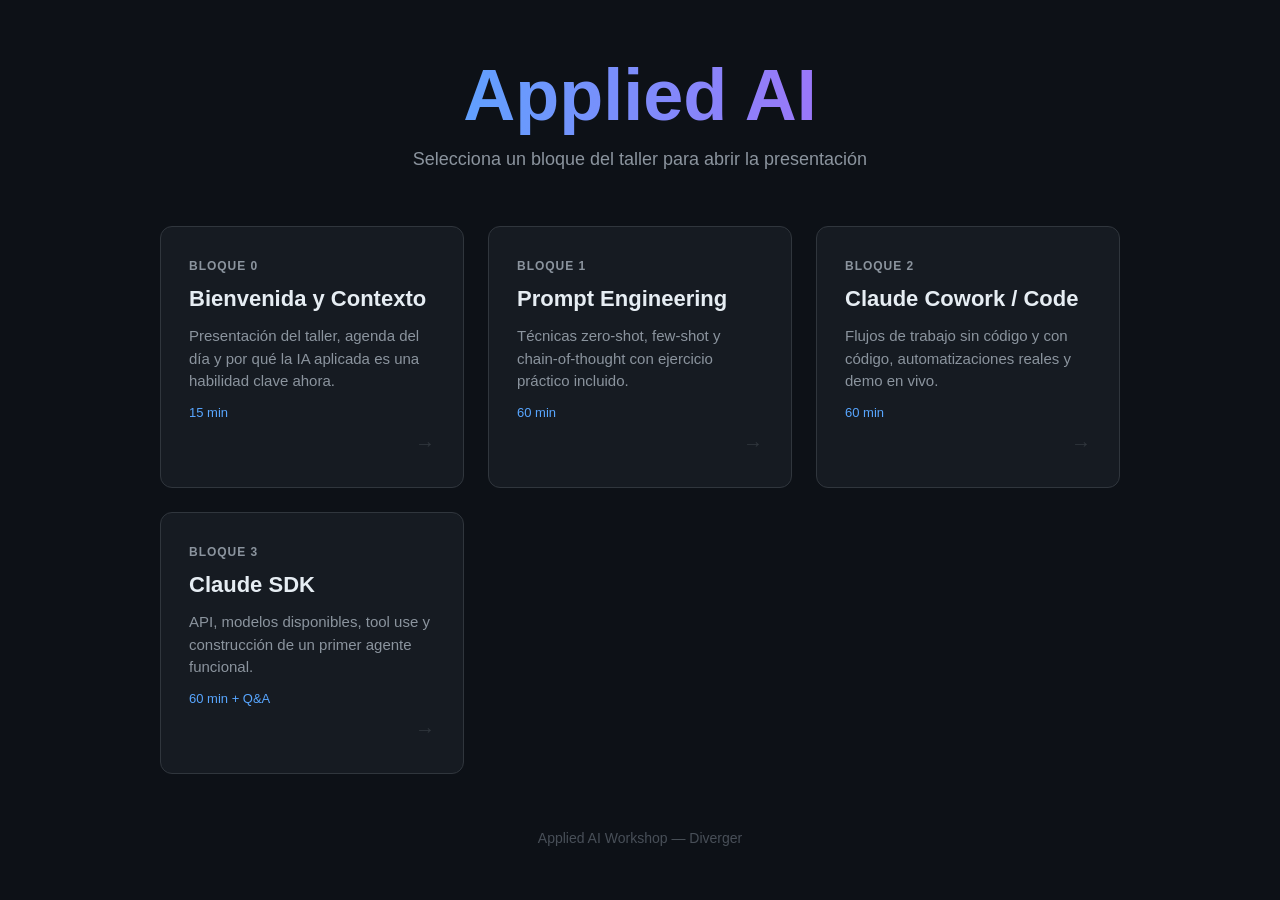
==== index.html @ c3eb7676 "feat: Adds 4 blocks" ====
<!DOCTYPE html>
<html lang="es">
<head>
  <meta charset="UTF-8">
  <meta name="viewport" content="width=device-width, initial-scale=1.0">
  <title>Applied AI — Taller</title>
  <meta name="description" content="Taller de Applied AI: Prompt Engineering, Claude Cowork, Claude SDK">
  <style>
    *, *::before, *::after { box-sizing: border-box; margin: 0; padding: 0; }

    body {
      background: #0d1117;
      color: #e6edf3;
      font-family: -apple-system, BlinkMacSystemFont, "Segoe UI", Helvetica, Arial, sans-serif;
      min-height: 100vh;
      display: flex;
      flex-direction: column;
      align-items: center;
      justify-content: center;
      padding: 48px 24px;
    }

    header {
      text-align: center;
      margin-bottom: 56px;
    }

    header h1 {
      font-size: clamp(40px, 6vw, 72px);
      font-weight: 700;
      background: linear-gradient(90deg, #58a6ff, #a371f7);
      -webkit-background-clip: text;
      background-clip: text;
      color: transparent;
      line-height: 1.15;
      margin-bottom: 12px;
    }

    header p {
      color: #8b949e;
      font-size: 18px;
    }

    .grid {
      display: grid;
      grid-template-columns: repeat(auto-fit, minmax(260px, 1fr));
      gap: 24px;
      width: 100%;
      max-width: 960px;
    }

    .card {
      background: #161b22;
      border: 1px solid #30363d;
      border-radius: 12px;
      padding: 32px 28px;
      text-decoration: none;
      color: inherit;
      display: flex;
      flex-direction: column;
      gap: 12px;
      transition: border-color 0.2s, transform 0.15s, box-shadow 0.2s;
    }

    .card:hover {
      border-color: #58a6ff;
      transform: translateY(-3px);
      box-shadow: 0 8px 24px rgba(88, 166, 255, 0.12);
    }

    .card .badge {
      font-size: 12px;
      font-weight: 600;
      text-transform: uppercase;
      letter-spacing: 0.08em;
      color: #8b949e;
    }

    .card h2 {
      font-size: 22px;
      font-weight: 600;
      color: #e6edf3;
      line-height: 1.3;
    }

    .card p {
      font-size: 15px;
      color: #8b949e;
      line-height: 1.5;
      flex: 1;
    }

    .card .duration {
      font-size: 13px;
      color: #58a6ff;
      font-weight: 500;
    }

    .card .arrow {
      align-self: flex-end;
      font-size: 20px;
      color: #30363d;
      transition: color 0.2s, transform 0.2s;
    }

    .card:hover .arrow {
      color: #58a6ff;
      transform: translateX(4px);
    }

    footer {
      margin-top: 56px;
      color: #484f58;
      font-size: 14px;
      text-align: center;
    }
  </style>
</head>
<body>
  <header>
    <h1>Applied AI</h1>
    <p>Selecciona un bloque del taller para abrir la presentación</p>
  </header>

  <main class="grid">
    <a class="card" href="bloque0.html">
      <span class="badge">Bloque 0</span>
      <h2>Bienvenida y Contexto</h2>
      <p>Presentación del taller, agenda del día y por qué la IA aplicada es una habilidad clave ahora.</p>
      <span class="duration">15 min</span>
      <span class="arrow">→</span>
    </a>

    <a class="card" href="bloque1.html">
      <span class="badge">Bloque 1</span>
      <h2>Prompt Engineering</h2>
      <p>Técnicas zero-shot, few-shot y chain-of-thought con ejercicio práctico incluido.</p>
      <span class="duration">60 min</span>
      <span class="arrow">→</span>
    </a>

    <a class="card" href="bloque2.html">
      <span class="badge">Bloque 2</span>
      <h2>Claude Cowork / Code</h2>
      <p>Flujos de trabajo sin código y con código, automatizaciones reales y demo en vivo.</p>
      <span class="duration">60 min</span>
      <span class="arrow">→</span>
    </a>

    <a class="card" href="bloque3.html">
      <span class="badge">Bloque 3</span>
      <h2>Claude SDK</h2>
      <p>API, modelos disponibles, tool use y construcción de un primer agente funcional.</p>
      <span class="duration">60 min + Q&amp;A</span>
      <span class="arrow">→</span>
    </a>
  </main>

  <footer>Applied AI Workshop &mdash; Diverger</footer>
</body>
</html>
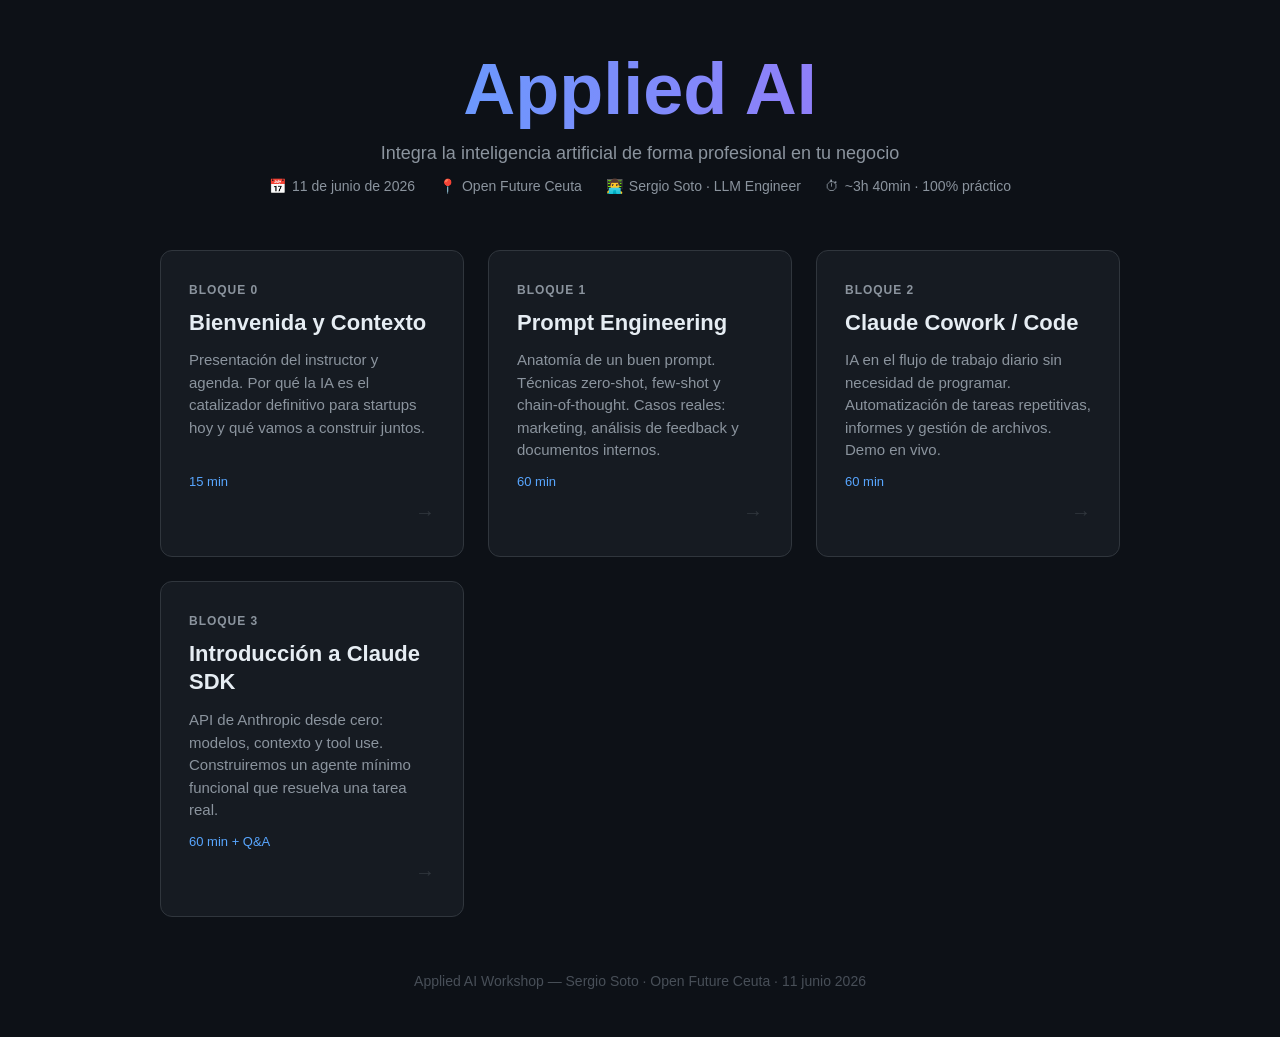
==== commit 4af2c75e: "feat: extracted theme.css" ====
--- a/index.html
+++ b/index.html
@@ -3,14 +3,25 @@
 <head>
   <meta charset="UTF-8">
   <meta name="viewport" content="width=device-width, initial-scale=1.0">
-  <title>Applied AI — Taller</title>
-  <meta name="description" content="Taller de Applied AI: Prompt Engineering, Claude Cowork, Claude SDK">
+  <title>Applied AI — Open Future Ceuta</title>
+  <meta name="description" content="Taller de Applied AI: Prompt Engineering, Claude Cowork, Claude SDK — Open Future Ceuta, 11 junio 2026">
   <style>
+    :root {
+      --bg: #0d1117;
+      --fg: #e6edf3;
+      --muted: #8b949e;
+      --accent: #58a6ff;
+      --accent-2: #a371f7;
+      --card: #161b22;
+      --border: #30363d;
+      --footer-text: #484f58;
+    }
+
     *, *::before, *::after { box-sizing: border-box; margin: 0; padding: 0; }
 
     body {
-      background: #0d1117;
-      color: #e6edf3;
+      background: var(--bg);
+      color: var(--fg);
       font-family: -apple-system, BlinkMacSystemFont, "Segoe UI", Helvetica, Arial, sans-serif;
       min-height: 100vh;
       display: flex;
@@ -28,7 +39,7 @@
     header h1 {
       font-size: clamp(40px, 6vw, 72px);
       font-weight: 700;
-      background: linear-gradient(90deg, #58a6ff, #a371f7);
+      background: linear-gradient(90deg, var(--accent), var(--accent-2));
       -webkit-background-clip: text;
       background-clip: text;
       color: transparent;
@@ -37,7 +48,7 @@
     }
 
     header p {
-      color: #8b949e;
+      color: var(--muted);
       font-size: 18px;
     }
 
@@ -50,8 +61,8 @@
     }
 
     .card {
-      background: #161b22;
-      border: 1px solid #30363d;
+      background: var(--card);
+      border: 1px solid var(--border);
       border-radius: 12px;
       padding: 32px 28px;
       text-decoration: none;
@@ -63,7 +74,7 @@
     }
 
     .card:hover {
-      border-color: #58a6ff;
+      border-color: var(--accent);
       transform: translateY(-3px);
       box-shadow: 0 8px 24px rgba(88, 166, 255, 0.12);
     }
@@ -73,44 +84,64 @@
       font-weight: 600;
       text-transform: uppercase;
       letter-spacing: 0.08em;
-      color: #8b949e;
+      color: var(--muted);
     }
 
     .card h2 {
       font-size: 22px;
       font-weight: 600;
-      color: #e6edf3;
+      color: var(--fg);
       line-height: 1.3;
     }
 
     .card p {
       font-size: 15px;
-      color: #8b949e;
+      color: var(--muted);
       line-height: 1.5;
       flex: 1;
     }
 
     .card .duration {
       font-size: 13px;
-      color: #58a6ff;
+      color: var(--accent);
       font-weight: 500;
     }
 
     .card .arrow {
       align-self: flex-end;
       font-size: 20px;
-      color: #30363d;
+      color: var(--border);
       transition: color 0.2s, transform 0.2s;
     }
 
     .card:hover .arrow {
-      color: #58a6ff;
+      color: var(--accent);
       transform: translateX(4px);
+    }
+
+    .meta {
+      display: flex;
+      gap: 24px;
+      justify-content: center;
+      flex-wrap: wrap;
+      margin-top: 14px;
+    }
+
+    .meta span {
+      font-size: 14px;
+      color: var(--muted);
+      display: flex;
+      align-items: center;
+      gap: 6px;
+    }
+
+    .meta span::before {
+      content: attr(data-icon);
     }
 
     footer {
       margin-top: 56px;
-      color: #484f58;
+      color: var(--footer-text);
       font-size: 14px;
       text-align: center;
     }
@@ -119,14 +150,20 @@
 <body>
   <header>
     <h1>Applied AI</h1>
-    <p>Selecciona un bloque del taller para abrir la presentación</p>
+    <p>Integra la inteligencia artificial de forma profesional en tu negocio</p>
+    <div class="meta">
+      <span data-icon="📅">11 de junio de 2026</span>
+      <span data-icon="📍">Open Future Ceuta</span>
+      <span data-icon="👨‍💻">Sergio Soto · LLM Engineer</span>
+      <span data-icon="⏱">~3h 40min · 100% práctico</span>
+    </div>
   </header>
 
   <main class="grid">
     <a class="card" href="bloque0.html">
       <span class="badge">Bloque 0</span>
       <h2>Bienvenida y Contexto</h2>
-      <p>Presentación del taller, agenda del día y por qué la IA aplicada es una habilidad clave ahora.</p>
+      <p>Presentación del instructor y agenda. Por qué la IA es el catalizador definitivo para startups hoy y qué vamos a construir juntos.</p>
       <span class="duration">15 min</span>
       <span class="arrow">→</span>
     </a>
@@ -134,7 +171,7 @@
     <a class="card" href="bloque1.html">
       <span class="badge">Bloque 1</span>
       <h2>Prompt Engineering</h2>
-      <p>Técnicas zero-shot, few-shot y chain-of-thought con ejercicio práctico incluido.</p>
+      <p>Anatomía de un buen prompt. Técnicas zero-shot, few-shot y chain-of-thought. Casos reales: marketing, análisis de feedback y documentos internos.</p>
       <span class="duration">60 min</span>
       <span class="arrow">→</span>
     </a>
@@ -142,20 +179,20 @@
     <a class="card" href="bloque2.html">
       <span class="badge">Bloque 2</span>
       <h2>Claude Cowork / Code</h2>
-      <p>Flujos de trabajo sin código y con código, automatizaciones reales y demo en vivo.</p>
+      <p>IA en el flujo de trabajo diario sin necesidad de programar. Automatización de tareas repetitivas, informes y gestión de archivos. Demo en vivo.</p>
       <span class="duration">60 min</span>
       <span class="arrow">→</span>
     </a>
 
     <a class="card" href="bloque3.html">
       <span class="badge">Bloque 3</span>
-      <h2>Claude SDK</h2>
-      <p>API, modelos disponibles, tool use y construcción de un primer agente funcional.</p>
+      <h2>Introducción a Claude SDK</h2>
+      <p>API de Anthropic desde cero: modelos, contexto y tool use. Construiremos un agente mínimo funcional que resuelva una tarea real.</p>
       <span class="duration">60 min + Q&amp;A</span>
       <span class="arrow">→</span>
     </a>
   </main>
 
-  <footer>Applied AI Workshop &mdash; Diverger</footer>
+  <footer>Applied AI Workshop &mdash; Sergio Soto · Open Future Ceuta · 11 junio 2026</footer>
 </body>
 </html>
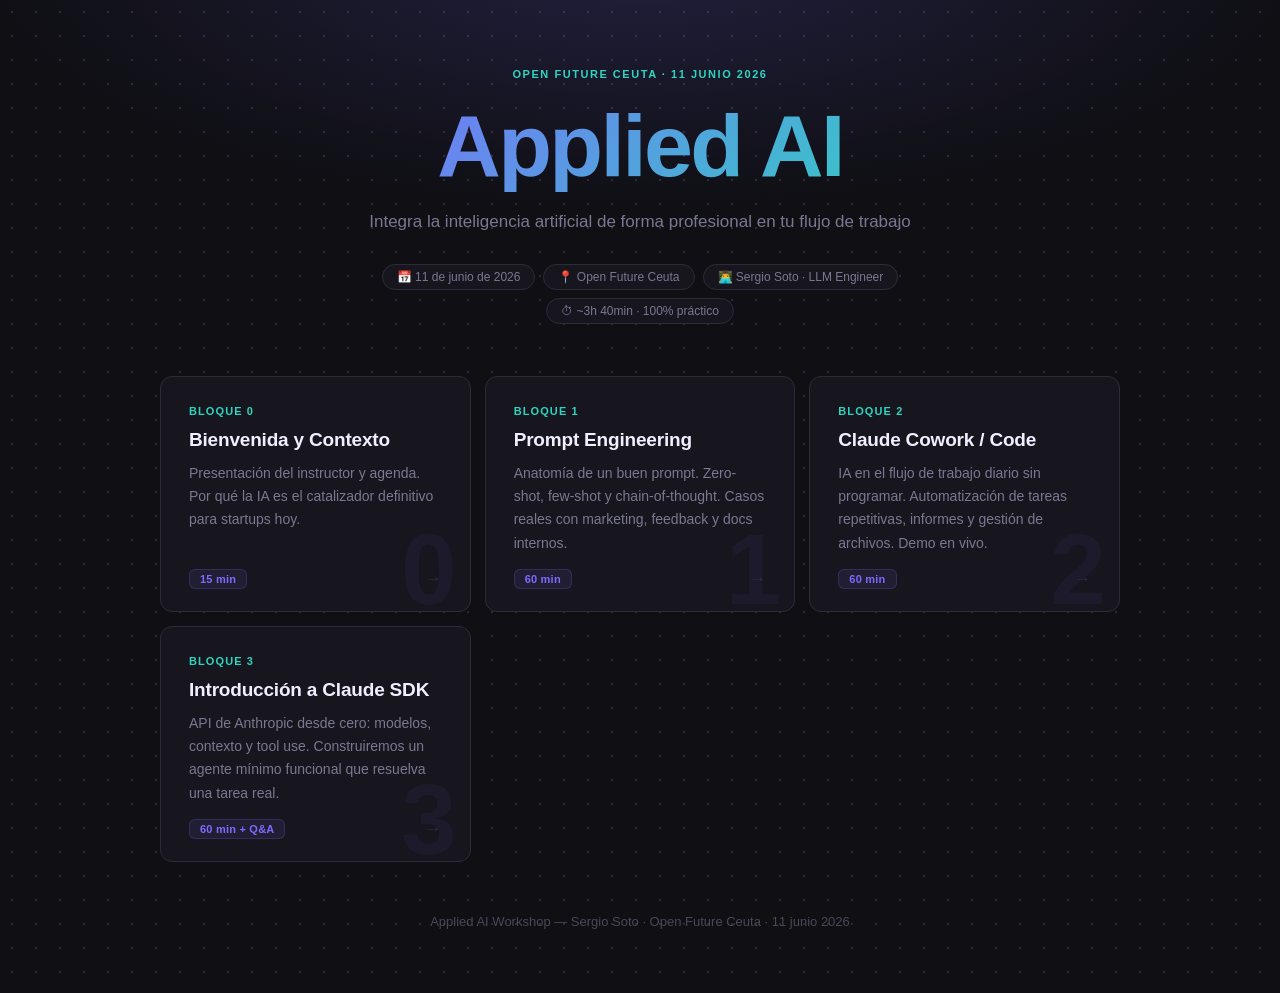
==== commit 135ebb6f: "feat: adds content blocks also extracts CSS file shared between all the html" ====
--- a/index.html
+++ b/index.html
@@ -5,22 +5,27 @@
   <meta name="viewport" content="width=device-width, initial-scale=1.0">
   <title>Applied AI — Open Future Ceuta</title>
   <meta name="description" content="Taller de Applied AI: Prompt Engineering, Claude Cowork, Claude SDK — Open Future Ceuta, 11 junio 2026">
+  <link rel="icon" href="data:image/svg+xml,<svg xmlns='http://www.w3.org/2000/svg' viewBox='0 0 100 100'><text y='.9em' font-size='90'>🤖</text></svg>">
   <style>
     :root {
-      --bg: #0d1117;
-      --fg: #e6edf3;
-      --muted: #8b949e;
-      --accent: #58a6ff;
-      --accent-2: #a371f7;
-      --card: #161b22;
-      --border: #30363d;
-      --footer-text: #484f58;
+      --bg: #0f0f14;
+      --fg: #f0eeff;
+      --muted: #7a7890;
+      --accent: #7c6bff;
+      --accent-2: #2dd4bf;
+      --card: #17161e;
+      --border: #2d2b3a;
+      --footer-text: #4a4858;
     }
 
     *, *::before, *::after { box-sizing: border-box; margin: 0; padding: 0; }
 
     body {
-      background: var(--bg);
+      background-color: var(--bg);
+      background-image:
+        radial-gradient(ellipse 80% 40% at 50% -5%, rgba(124, 107, 255, 0.18) 0%, transparent 65%),
+        radial-gradient(var(--border) 1px, transparent 1px);
+      background-size: auto, 24px 24px;
       color: var(--fg);
       font-family: -apple-system, BlinkMacSystemFont, "Segoe UI", Helvetica, Arial, sans-serif;
       min-height: 100vh;
@@ -28,34 +33,64 @@
       flex-direction: column;
       align-items: center;
       justify-content: center;
-      padding: 48px 24px;
+      padding: 64px 24px;
     }
 
     header {
       text-align: center;
-      margin-bottom: 56px;
+      margin-bottom: 52px;
+      max-width: 680px;
+    }
+
+    .eyebrow {
+      display: inline-block;
+      font-size: 11px;
+      font-weight: 700;
+      text-transform: uppercase;
+      letter-spacing: 0.14em;
+      color: var(--accent-2);
+      margin-bottom: 20px;
     }
 
     header h1 {
-      font-size: clamp(40px, 6vw, 72px);
-      font-weight: 700;
-      background: linear-gradient(90deg, var(--accent), var(--accent-2));
+      font-size: clamp(52px, 8vw, 88px);
+      font-weight: 800;
+      background: linear-gradient(135deg, var(--accent) 0%, var(--accent-2) 100%);
       -webkit-background-clip: text;
       background-clip: text;
       color: transparent;
-      line-height: 1.15;
-      margin-bottom: 12px;
-    }
-
-    header p {
+      line-height: 1.05;
+      letter-spacing: -0.03em;
+      margin-bottom: 16px;
+    }
+
+    header .subtitle {
       color: var(--muted);
-      font-size: 18px;
+      font-size: 17px;
+      line-height: 1.6;
+      margin-bottom: 28px;
+    }
+
+    .meta {
+      display: flex;
+      gap: 8px;
+      justify-content: center;
+      flex-wrap: wrap;
+    }
+
+    .pill {
+      font-size: 12px;
+      color: var(--muted);
+      background: var(--card);
+      border: 1px solid var(--border);
+      border-radius: 999px;
+      padding: 5px 14px;
     }
 
     .grid {
       display: grid;
       grid-template-columns: repeat(auto-fit, minmax(260px, 1fr));
-      gap: 24px;
+      gap: 14px;
       width: 100%;
       max-width: 960px;
     }
@@ -64,52 +99,80 @@
       background: var(--card);
       border: 1px solid var(--border);
       border-radius: 12px;
-      padding: 32px 28px;
+      padding: 28px 28px 22px;
       text-decoration: none;
       color: inherit;
       display: flex;
       flex-direction: column;
-      gap: 12px;
+      gap: 10px;
       transition: border-color 0.2s, transform 0.15s, box-shadow 0.2s;
+      position: relative;
+      overflow: hidden;
+    }
+
+    .card::before {
+      content: attr(data-n);
+      position: absolute;
+      right: 18px;
+      bottom: -8px;
+      font-size: 100px;
+      font-weight: 900;
+      color: rgba(124, 107, 255, 0.06);
+      line-height: 1;
+      pointer-events: none;
+      letter-spacing: -0.05em;
+      user-select: none;
     }
 
     .card:hover {
-      border-color: var(--accent);
+      border-color: rgba(124, 107, 255, 0.6);
       transform: translateY(-3px);
-      box-shadow: 0 8px 24px rgba(88, 166, 255, 0.12);
+      box-shadow: 0 0 0 1px rgba(124, 107, 255, 0.2), 0 12px 32px rgba(124, 107, 255, 0.1);
     }
 
     .card .badge {
-      font-size: 12px;
-      font-weight: 600;
+      font-size: 11px;
+      font-weight: 700;
       text-transform: uppercase;
-      letter-spacing: 0.08em;
-      color: var(--muted);
+      letter-spacing: 0.1em;
+      color: var(--accent-2);
     }
 
     .card h2 {
-      font-size: 22px;
+      font-size: 19px;
       font-weight: 600;
       color: var(--fg);
-      line-height: 1.3;
+      line-height: 1.35;
+      letter-spacing: -0.01em;
     }
 
     .card p {
-      font-size: 15px;
+      font-size: 14px;
       color: var(--muted);
-      line-height: 1.5;
+      line-height: 1.65;
       flex: 1;
     }
 
+    .card-footer {
+      display: flex;
+      align-items: center;
+      justify-content: space-between;
+      margin-top: 4px;
+    }
+
     .card .duration {
-      font-size: 13px;
+      font-size: 11px;
+      font-weight: 600;
       color: var(--accent);
-      font-weight: 500;
+      background: rgba(124, 107, 255, 0.1);
+      border: 1px solid rgba(124, 107, 255, 0.2);
+      border-radius: 6px;
+      padding: 3px 10px;
+      letter-spacing: 0.02em;
     }
 
     .card .arrow {
-      align-self: flex-end;
-      font-size: 20px;
+      font-size: 17px;
       color: var(--border);
       transition: color 0.2s, transform 0.2s;
     }
@@ -119,77 +182,66 @@
       transform: translateX(4px);
     }
 
-    .meta {
-      display: flex;
-      gap: 24px;
-      justify-content: center;
-      flex-wrap: wrap;
-      margin-top: 14px;
-    }
-
-    .meta span {
-      font-size: 14px;
-      color: var(--muted);
-      display: flex;
-      align-items: center;
-      gap: 6px;
-    }
-
-    .meta span::before {
-      content: attr(data-icon);
-    }
-
     footer {
-      margin-top: 56px;
+      margin-top: 52px;
       color: var(--footer-text);
-      font-size: 14px;
+      font-size: 13px;
       text-align: center;
     }
   </style>
 </head>
 <body>
   <header>
+    <span class="eyebrow">Open Future Ceuta · 11 junio 2026</span>
     <h1>Applied AI</h1>
-    <p>Integra la inteligencia artificial de forma profesional en tu negocio</p>
+    <p class="subtitle">Integra la inteligencia artificial de forma profesional en tu flujo de trabajo</p>
     <div class="meta">
-      <span data-icon="📅">11 de junio de 2026</span>
-      <span data-icon="📍">Open Future Ceuta</span>
-      <span data-icon="👨‍💻">Sergio Soto · LLM Engineer</span>
-      <span data-icon="⏱">~3h 40min · 100% práctico</span>
+      <span class="pill">📅 11 de junio de 2026</span>
+      <span class="pill">📍 Open Future Ceuta</span>
+      <span class="pill">👨‍💻 Sergio Soto · LLM Engineer</span>
+      <span class="pill">⏱ ~3h 40min · 100% práctico</span>
     </div>
   </header>
 
   <main class="grid">
-    <a class="card" href="bloque0.html">
+    <a class="card" href="bloque0.html" data-n="0">
       <span class="badge">Bloque 0</span>
       <h2>Bienvenida y Contexto</h2>
-      <p>Presentación del instructor y agenda. Por qué la IA es el catalizador definitivo para startups hoy y qué vamos a construir juntos.</p>
-      <span class="duration">15 min</span>
-      <span class="arrow">→</span>
-    </a>
-
-    <a class="card" href="bloque1.html">
+      <p>Presentación del instructor y agenda. Por qué la IA es el catalizador definitivo para startups hoy.</p>
+      <div class="card-footer">
+        <span class="duration">15 min</span>
+        <span class="arrow">→</span>
+      </div>
+    </a>
+
+    <a class="card" href="bloque1.html" data-n="1">
       <span class="badge">Bloque 1</span>
       <h2>Prompt Engineering</h2>
-      <p>Anatomía de un buen prompt. Técnicas zero-shot, few-shot y chain-of-thought. Casos reales: marketing, análisis de feedback y documentos internos.</p>
-      <span class="duration">60 min</span>
-      <span class="arrow">→</span>
-    </a>
-
-    <a class="card" href="bloque2.html">
+      <p>Anatomía de un buen prompt. Zero-shot, few-shot y chain-of-thought. Casos reales con marketing, feedback y docs internos.</p>
+      <div class="card-footer">
+        <span class="duration">60 min</span>
+        <span class="arrow">→</span>
+      </div>
+    </a>
+
+    <a class="card" href="bloque2.html" data-n="2">
       <span class="badge">Bloque 2</span>
       <h2>Claude Cowork / Code</h2>
-      <p>IA en el flujo de trabajo diario sin necesidad de programar. Automatización de tareas repetitivas, informes y gestión de archivos. Demo en vivo.</p>
-      <span class="duration">60 min</span>
-      <span class="arrow">→</span>
-    </a>
-
-    <a class="card" href="bloque3.html">
+      <p>IA en el flujo de trabajo diario sin programar. Automatización de tareas repetitivas, informes y gestión de archivos. Demo en vivo.</p>
+      <div class="card-footer">
+        <span class="duration">60 min</span>
+        <span class="arrow">→</span>
+      </div>
+    </a>
+
+    <a class="card" href="bloque3.html" data-n="3">
       <span class="badge">Bloque 3</span>
       <h2>Introducción a Claude SDK</h2>
       <p>API de Anthropic desde cero: modelos, contexto y tool use. Construiremos un agente mínimo funcional que resuelva una tarea real.</p>
-      <span class="duration">60 min + Q&amp;A</span>
-      <span class="arrow">→</span>
+      <div class="card-footer">
+        <span class="duration">60 min + Q&amp;A</span>
+        <span class="arrow">→</span>
+      </div>
     </a>
   </main>
 
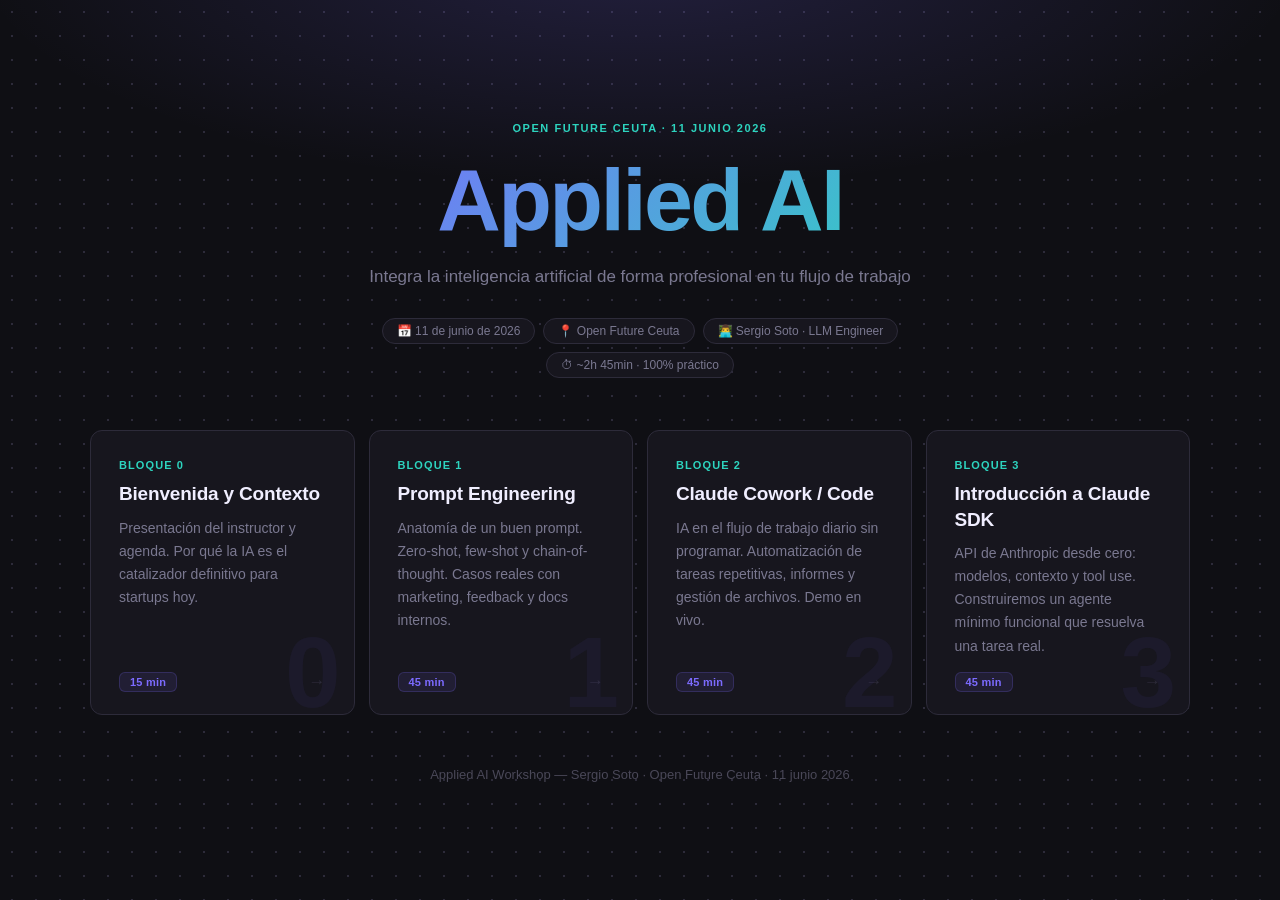
==== commit acb22fc9: "feat: many improvements in blocks and index" ====
--- a/index.html
+++ b/index.html
@@ -89,10 +89,18 @@
 
     .grid {
       display: grid;
-      grid-template-columns: repeat(auto-fit, minmax(260px, 1fr));
+      grid-template-columns: repeat(4, 1fr);
       gap: 14px;
       width: 100%;
-      max-width: 960px;
+      max-width: 1100px;
+    }
+
+    @media (max-width: 860px) {
+      .grid { grid-template-columns: repeat(2, 1fr); }
+    }
+
+    @media (max-width: 520px) {
+      .grid { grid-template-columns: 1fr; }
     }
 
     .card {
@@ -199,7 +207,7 @@
       <span class="pill">📅 11 de junio de 2026</span>
       <span class="pill">📍 Open Future Ceuta</span>
       <span class="pill">👨‍💻 Sergio Soto · LLM Engineer</span>
-      <span class="pill">⏱ ~3h 40min · 100% práctico</span>
+      <span class="pill">⏱ ~2h 45min · 100% práctico</span>
     </div>
   </header>
 
@@ -219,7 +227,7 @@
       <h2>Prompt Engineering</h2>
       <p>Anatomía de un buen prompt. Zero-shot, few-shot y chain-of-thought. Casos reales con marketing, feedback y docs internos.</p>
       <div class="card-footer">
-        <span class="duration">60 min</span>
+        <span class="duration">45 min</span>
         <span class="arrow">→</span>
       </div>
     </a>
@@ -229,7 +237,7 @@
       <h2>Claude Cowork / Code</h2>
       <p>IA en el flujo de trabajo diario sin programar. Automatización de tareas repetitivas, informes y gestión de archivos. Demo en vivo.</p>
       <div class="card-footer">
-        <span class="duration">60 min</span>
+        <span class="duration">45 min</span>
         <span class="arrow">→</span>
       </div>
     </a>
@@ -239,7 +247,7 @@
       <h2>Introducción a Claude SDK</h2>
       <p>API de Anthropic desde cero: modelos, contexto y tool use. Construiremos un agente mínimo funcional que resuelva una tarea real.</p>
       <div class="card-footer">
-        <span class="duration">60 min + Q&amp;A</span>
+        <span class="duration">45 min</span>
         <span class="arrow">→</span>
       </div>
     </a>
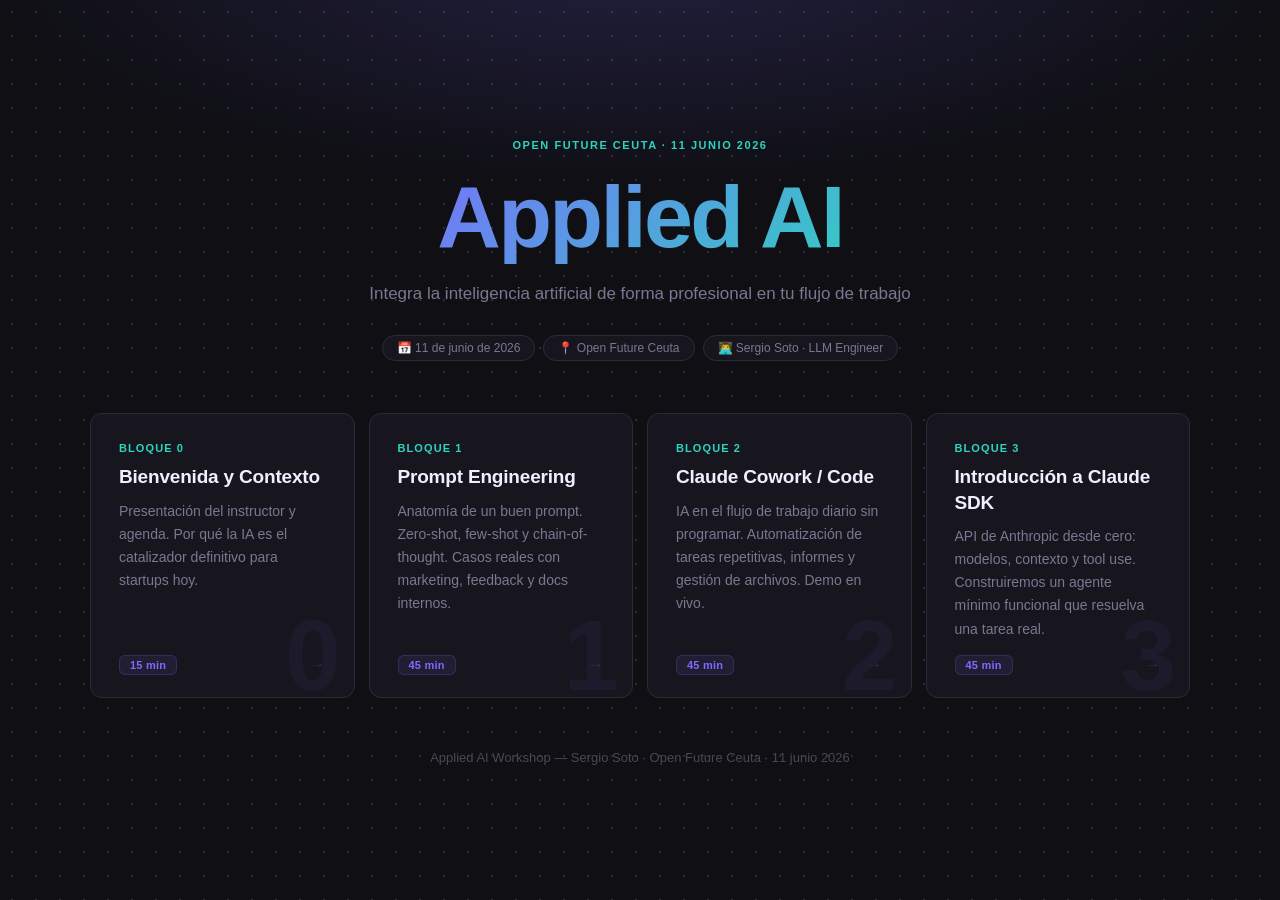
==== commit ef578bf5: "feat: bloque 0 and 1 done" ====
--- a/index.html
+++ b/index.html
@@ -207,7 +207,6 @@
       <span class="pill">📅 11 de junio de 2026</span>
       <span class="pill">📍 Open Future Ceuta</span>
       <span class="pill">👨‍💻 Sergio Soto · LLM Engineer</span>
-      <span class="pill">⏱ ~2h 45min · 100% práctico</span>
     </div>
   </header>
 
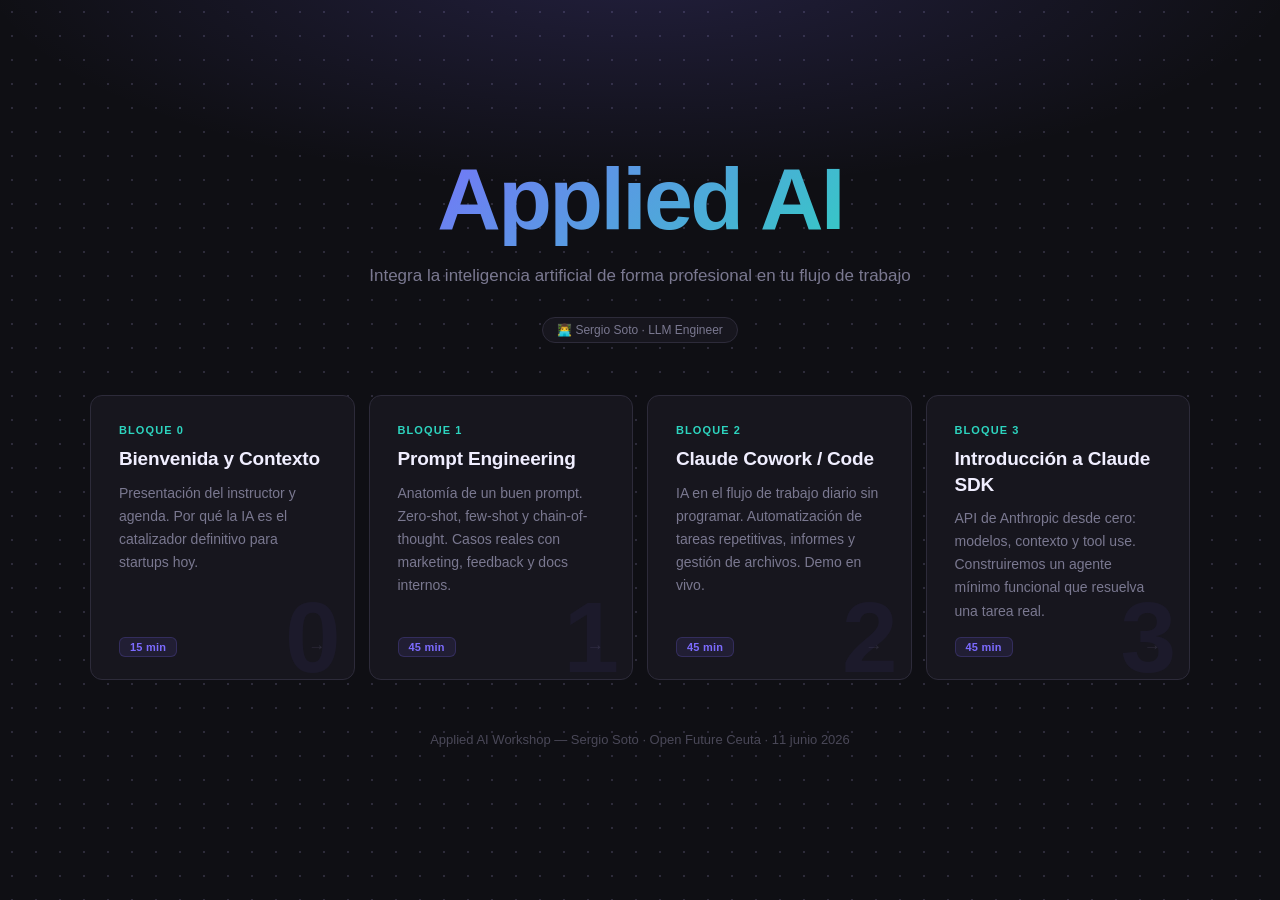
==== commit 434bc803: "feat: bloque2 completed" ====
--- a/index.html
+++ b/index.html
@@ -200,12 +200,9 @@
 </head>
 <body>
   <header>
-    <span class="eyebrow">Open Future Ceuta · 11 junio 2026</span>
     <h1>Applied AI</h1>
     <p class="subtitle">Integra la inteligencia artificial de forma profesional en tu flujo de trabajo</p>
     <div class="meta">
-      <span class="pill">📅 11 de junio de 2026</span>
-      <span class="pill">📍 Open Future Ceuta</span>
       <span class="pill">👨‍💻 Sergio Soto · LLM Engineer</span>
     </div>
   </header>
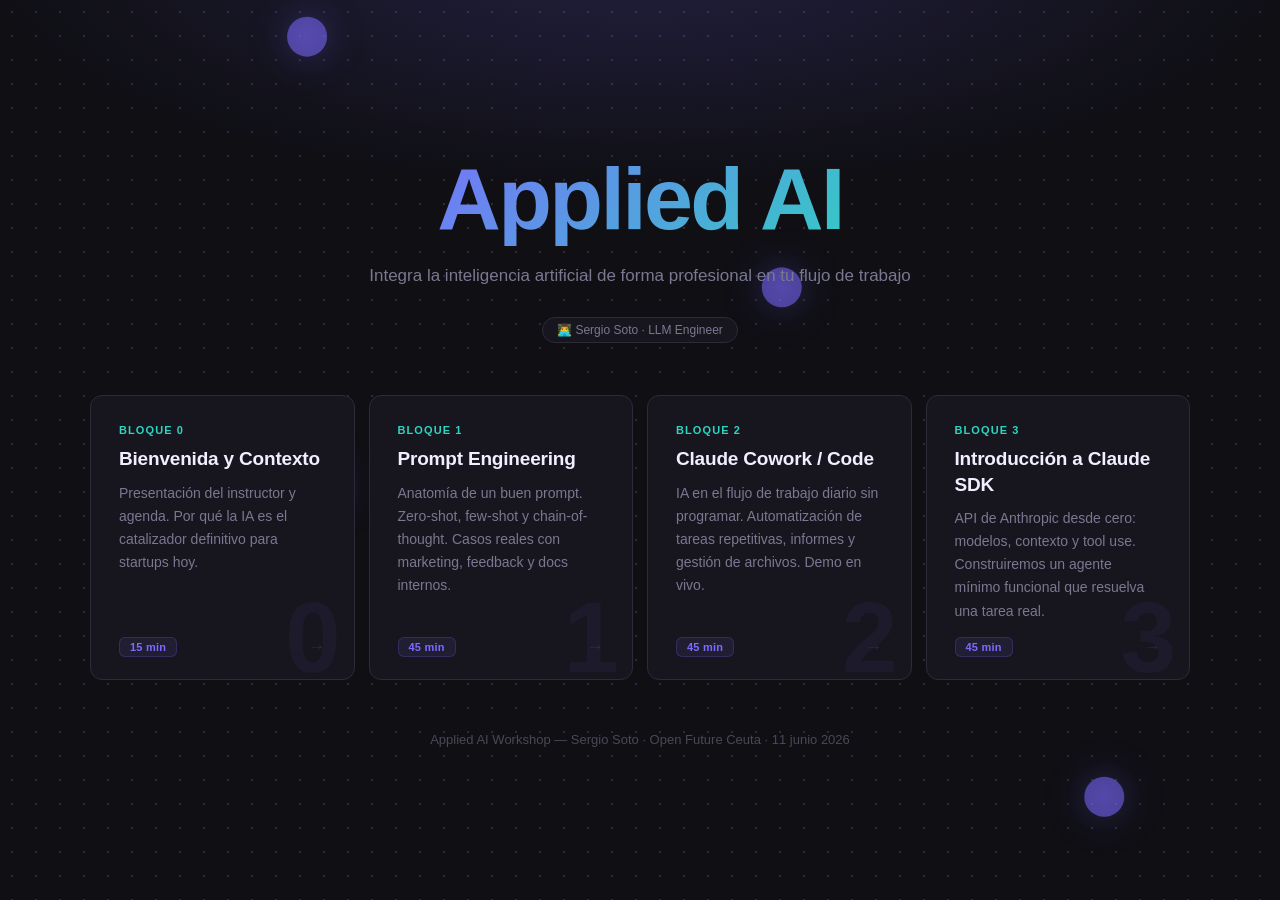
==== commit 3a9eb054: "feat: background bobbles" ====
--- a/index.html
+++ b/index.html
@@ -196,6 +196,19 @@
       font-size: 13px;
       text-align: center;
     }
+
+    #ball-canvas {
+      position: fixed;
+      inset: 0;
+      pointer-events: all;
+      z-index: 0;
+      cursor: default;
+    }
+
+    header, .grid, footer {
+      position: relative;
+      z-index: 1;
+    }
   </style>
 </head>
 <body>
@@ -250,5 +263,77 @@
   </main>
 
   <footer>Applied AI Workshop &mdash; Sergio Soto · Open Future Ceuta · 11 junio 2026</footer>
+
+  <canvas id="ball-canvas"></canvas>
+  <script>
+    const canvas = document.getElementById('ball-canvas');
+    const ctx = canvas.getContext('2d');
+
+    let w, h;
+    let balls = [];
+
+    function resize() {
+      w = canvas.width = window.innerWidth;
+      h = canvas.height = window.innerHeight;
+    }
+    window.addEventListener('resize', resize);
+    resize();
+
+    const speed = 3.2;
+    [[0.25, 0.25], [0.75, 0.25], [0.25, 0.75], [0.75, 0.75]].forEach(([px, py]) => {
+      const angle = Math.random() * Math.PI * 2;
+      balls.push({ x: w * px, y: h * py, vx: Math.cos(angle) * speed, vy: Math.sin(angle) * speed, r: 20 });
+    });
+
+    canvas.addEventListener('click', function(e) {
+      const mx = e.clientX;
+      const my = e.clientY;
+      for (let i = balls.length - 1; i >= 0; i--) {
+        const b = balls[i];
+        const dx = mx - b.x;
+        const dy = my - b.y;
+        if (dx * dx + dy * dy <= (b.r * 2.5) * (b.r * 2.5)) {
+          const newR = b.r * 0.9;
+          const speed = Math.sqrt(b.vx * b.vx + b.vy * b.vy);
+          const angle = Math.atan2(b.vy, b.vx);
+          balls.splice(i, 1,
+            { x: b.x, y: b.y, vx: Math.cos(angle + Math.PI / 4) * speed, vy: Math.sin(angle + Math.PI / 4) * speed, r: newR },
+            { x: b.x, y: b.y, vx: Math.cos(angle - Math.PI / 4) * speed, vy: Math.sin(angle - Math.PI / 4) * speed, r: newR }
+          );
+          break;
+        }
+      }
+    });
+
+    function frame() {
+      ctx.clearRect(0, 0, w, h);
+
+      for (const b of balls) {
+        b.x += b.vx;
+        b.y += b.vy;
+
+        if (b.x + b.r >= w) { b.x = w - b.r; b.vx *= -1; }
+        if (b.x - b.r <= 0) { b.x = b.r;     b.vx *= -1; }
+        if (b.y + b.r >= h) { b.y = h - b.r; b.vy *= -1; }
+        if (b.y - b.r <= 0) { b.y = b.r;     b.vy *= -1; }
+
+        const glow = ctx.createRadialGradient(b.x, b.y, 0, b.x, b.y, b.r * 3);
+        glow.addColorStop(0, 'rgba(124,107,255,0.2)');
+        glow.addColorStop(1, 'transparent');
+        ctx.beginPath();
+        ctx.arc(b.x, b.y, b.r * 3, 0, Math.PI * 2);
+        ctx.fillStyle = glow;
+        ctx.fill();
+
+        ctx.beginPath();
+        ctx.arc(b.x, b.y, b.r, 0, Math.PI * 2);
+        ctx.fillStyle = 'rgba(124,107,255,0.55)';
+        ctx.fill();
+      }
+
+      requestAnimationFrame(frame);
+    }
+    frame();
+  </script>
 </body>
 </html>
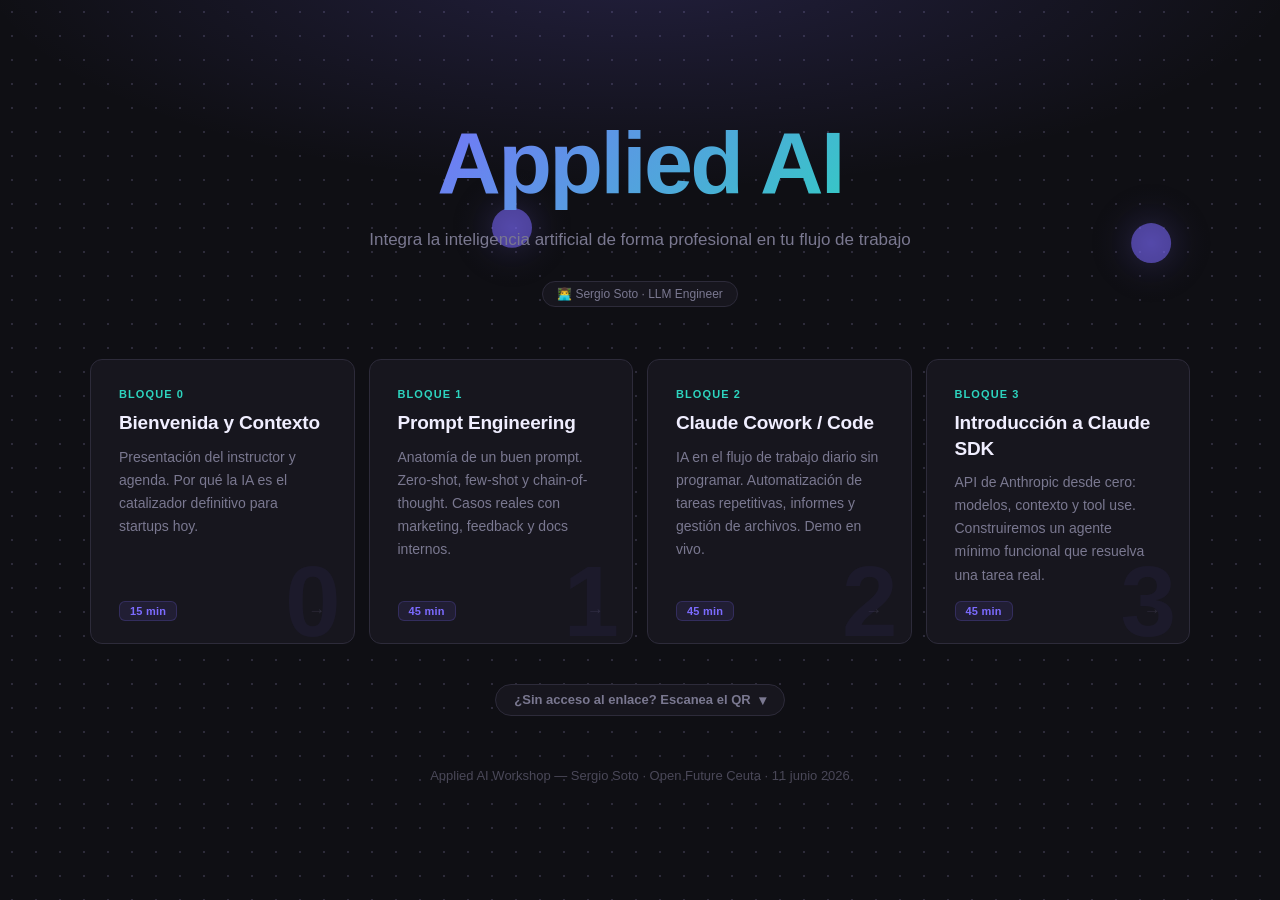
==== commit ad611410: "feat: added QR and some changes in bloques" ====
--- a/index.html
+++ b/index.html
@@ -190,6 +190,62 @@
       transform: translateX(4px);
     }
 
+    #qr-block {
+      margin-top: 40px;
+      position: relative;
+      z-index: 1;
+      text-align: center;
+    }
+
+    #qr-block summary {
+      display: inline-flex;
+      align-items: center;
+      gap: 8px;
+      cursor: pointer;
+      list-style: none;
+      font-size: 13px;
+      font-weight: 600;
+      color: var(--muted);
+      border: 1px solid var(--border);
+      background: var(--card);
+      border-radius: 999px;
+      padding: 7px 18px;
+      transition: color 0.2s, border-color 0.2s;
+      user-select: none;
+    }
+
+    #qr-block summary::-webkit-details-marker { display: none; }
+
+    #qr-block summary:hover {
+      color: var(--fg);
+      border-color: rgba(124, 107, 255, 0.5);
+    }
+
+    #qr-block[open] summary { color: var(--accent-2); border-color: var(--accent-2); }
+
+    .qr-chevron {
+      font-size: 14px;
+      transition: transform 0.25s;
+      display: inline-block;
+    }
+
+    #qr-block[open] .qr-chevron { transform: rotate(180deg); }
+
+    .qr-content {
+      margin-top: 20px;
+      display: flex;
+      justify-content: center;
+    }
+
+    .qr-content img {
+      width: 180px;
+      height: 180px;
+      border-radius: 12px;
+      border: 1px solid var(--border);
+      background: #fff;
+      padding: 10px;
+    }
+
     footer {
       margin-top: 52px;
       color: var(--footer-text);
@@ -261,6 +317,16 @@
       </div>
     </a>
   </main>
+
+  <details id="qr-block">
+    <summary>
+      <span class="qr-label">¿Sin acceso al enlace? Escanea el QR</span>
+      <span class="qr-chevron">▾</span>
+    </summary>
+    <div class="qr-content">
+      <img src="assets/qr.png" alt="QR code" />
+    </div>
+  </details>
 
   <footer>Applied AI Workshop &mdash; Sergio Soto · Open Future Ceuta · 11 junio 2026</footer>
 
